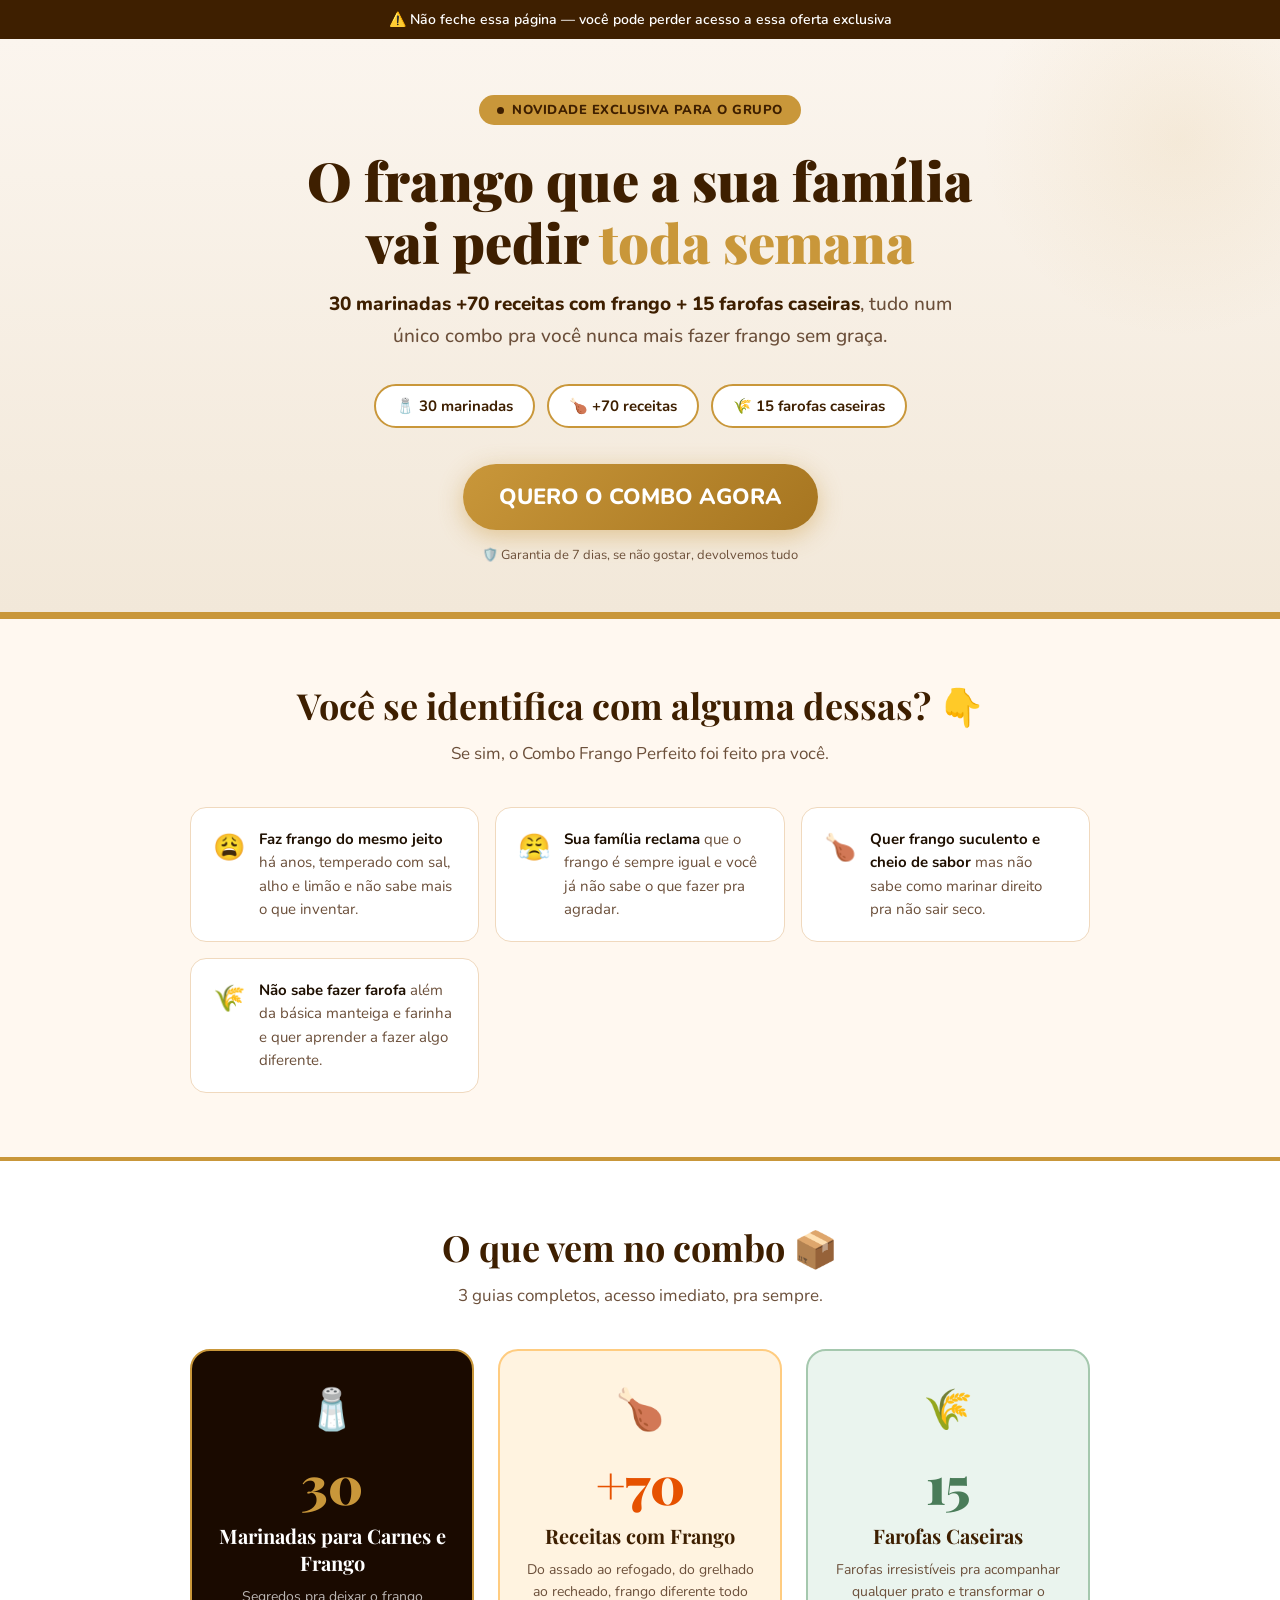
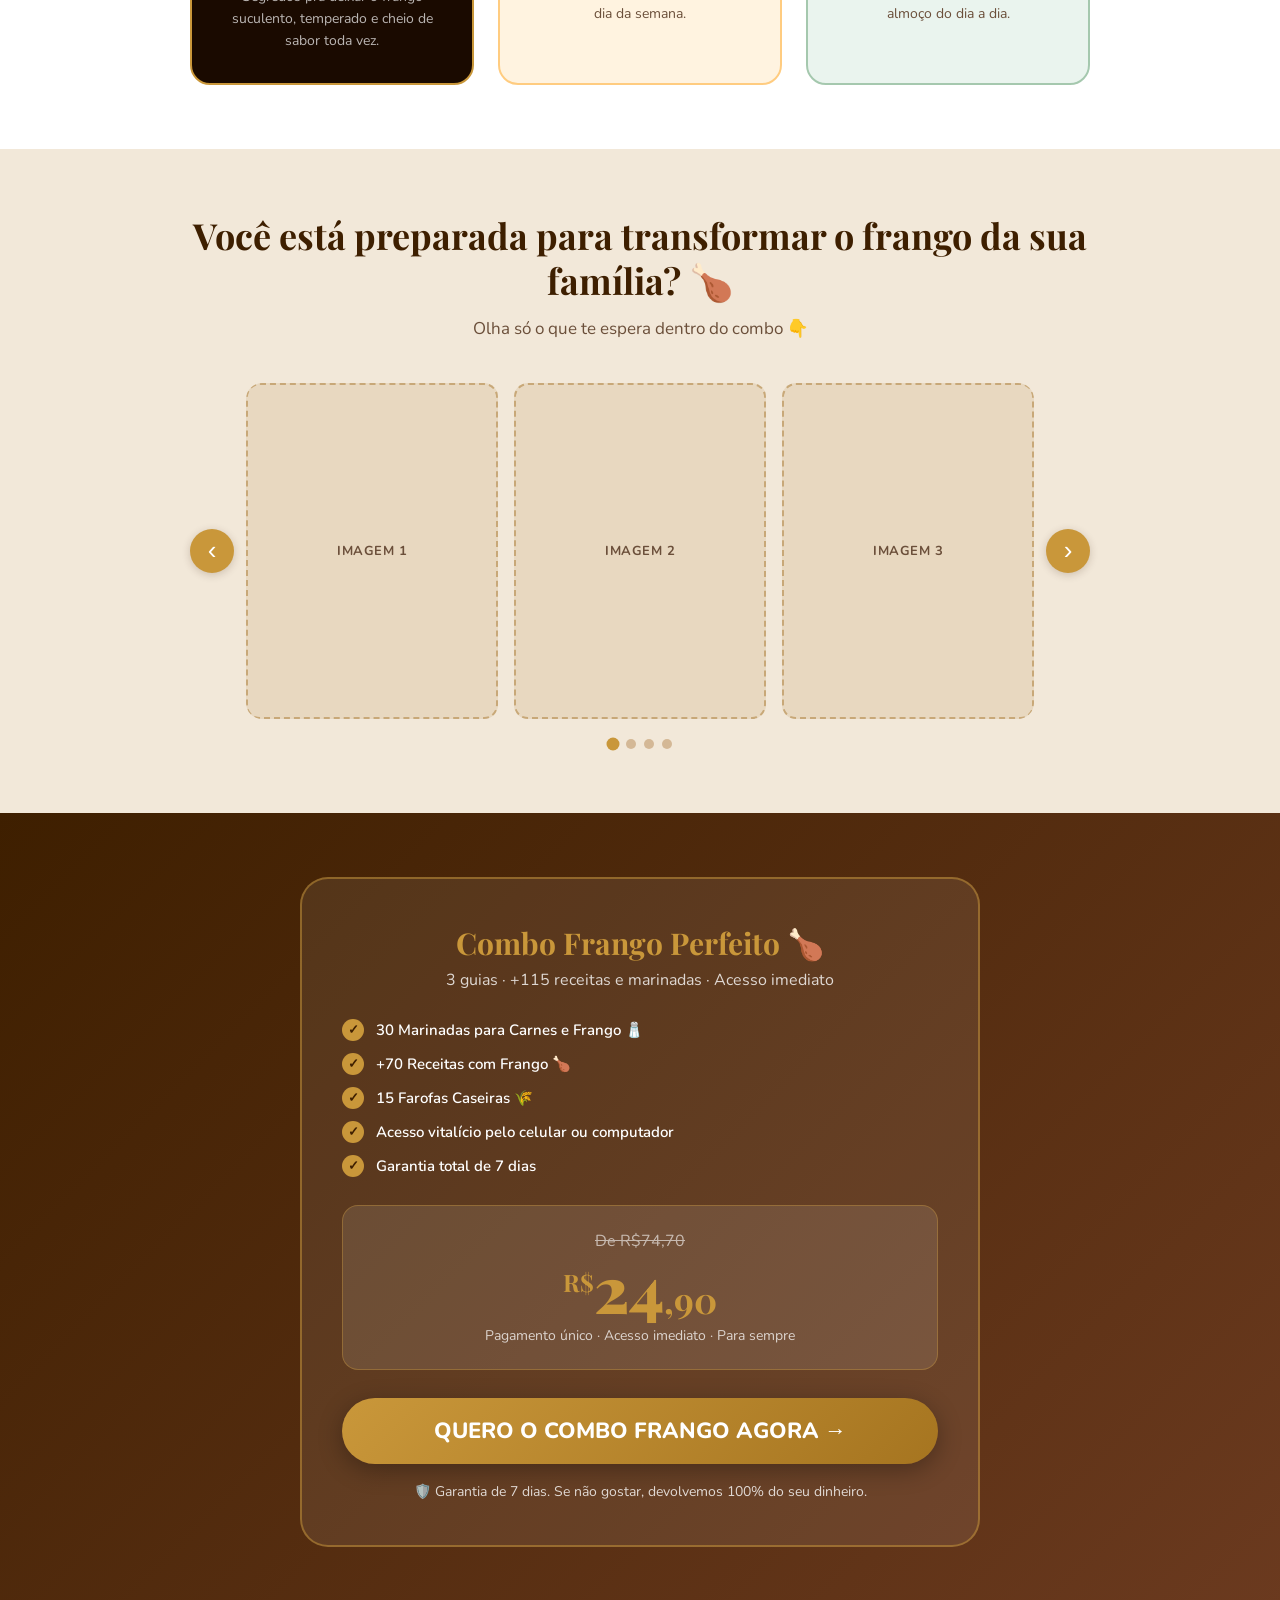
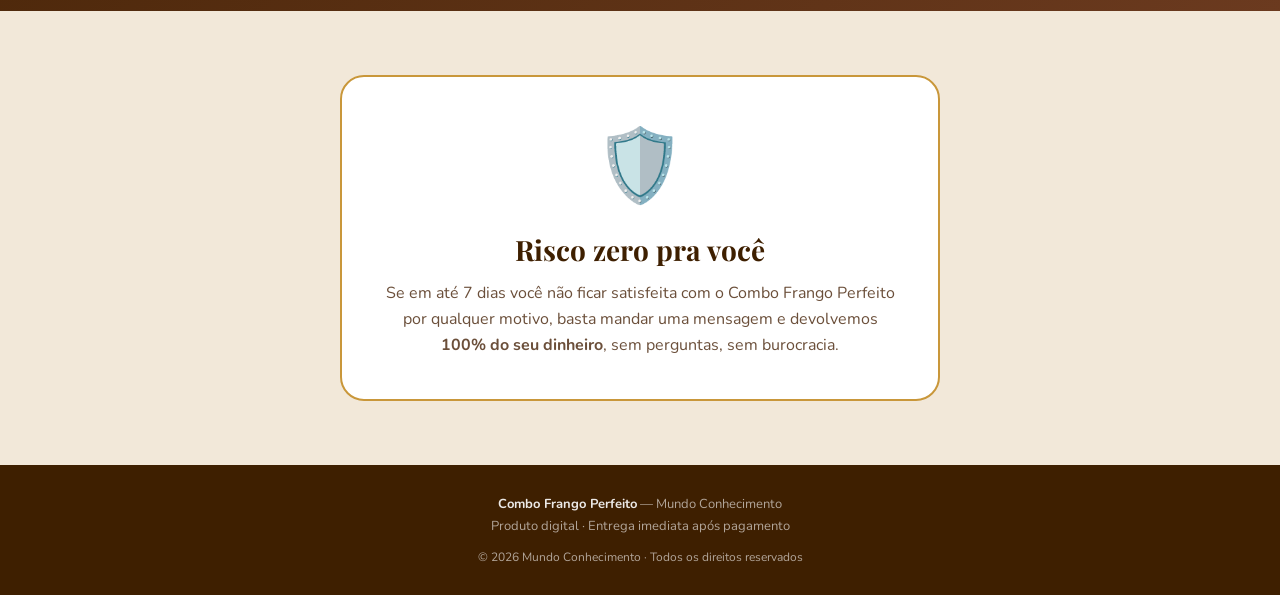
==== combo-frango.html @ 710d4de0 "frango" ====
<!DOCTYPE html>
<html lang="pt-BR">
<head>
<meta charset="UTF-8">
<meta name="viewport" content="width=device-width, initial-scale=1.0">
<title>Combo Frango Perfeito</title>
<link href="https://fonts.googleapis.com/css2?family=Playfair+Display:wght@700;900&family=Nunito:wght@400;500;600;700;800&display=swap" rel="stylesheet">
<style>
  *, *::before, *::after { box-sizing: border-box; margin: 0; padding: 0; }

  :root {
    --marrom: #3E1F00;
    --marrom-medio: #6B3A1F;
    --dourado: #C9973A;
    --dourado-claro: #FDF3E3;
    --creme: #FBF5EE;
    --creme-escuro: #F2E8D9;
    --laranja: #E65100;
    --laranja-claro: #FFF3E0;
    --vermelho: #B71C1C;
    --verde: #4A7C59;
    --verde-claro: #EAF4EE;
    --texto: #1E0F00;
    --texto-muted: #6B4F3A;
  }

  body {
    font-family: 'Nunito', sans-serif;
    color: var(--texto);
    background: var(--creme);
    overflow-x: hidden;
  }

  /* TOPBAR */
  .topbar {
    background: var(--marrom);
    color: white;
    text-align: center;
    padding: 10px 20px;
    font-size: 14px;
    font-weight: 600;
  }
  .topbar span {
    background: var(--dourado);
    color: var(--marrom);
    border-radius: 20px;
    padding: 2px 10px;
    font-weight: 800;
    margin: 0 4px;
  }

  /* HERO */
  .hero {
    background: linear-gradient(180deg, #FBF5EE 0%, #F2E8D9 100%);
    padding: 56px 24px 48px;
    text-align: center;
    position: relative;
    overflow: hidden;
    border-bottom: 3px solid var(--dourado);
  }
  .hero::before {
    content: '';
    position: absolute;
    top: -100px; right: -100px;
    width: 400px; height: 400px;
    background: radial-gradient(circle, rgba(201,151,58,0.1) 0%, transparent 70%);
    border-radius: 50%;
    pointer-events: none;
  }
  .badge-exclusivo {
    display: inline-flex;
    align-items: center;
    gap: 8px;
    background: var(--dourado);
    color: var(--marrom);
    border-radius: 30px;
    padding: 6px 18px;
    font-size: 13px;
    font-weight: 800;
    margin-bottom: 24px;
    letter-spacing: 0.5px;
    text-transform: uppercase;
  }
  .badge-exclusivo .dot {
    width: 7px; height: 7px;
    background: var(--marrom);
    border-radius: 50%;
    animation: pulse 1.5s ease-in-out infinite;
  }
  @keyframes pulse {
    0%, 100% { transform: scale(1); }
    50% { transform: scale(1.5); }
  }
  .hero h1 {
    font-family: 'Playfair Display', serif;
    font-size: clamp(30px, 5.5vw, 54px);
    font-weight: 900;
    color: var(--marrom);
    line-height: 1.15;
    margin-bottom: 16px;
  }
  .hero h1 em { font-style: normal; color: var(--dourado); }
  .hero-sub {
    font-size: clamp(15px, 2.2vw, 19px);
    color: var(--texto-muted);
    max-width: 640px;
    margin: 0 auto 32px;
    line-height: 1.65;
    font-weight: 500;
  }
  .hero-sub strong { color: var(--marrom); font-weight: 800; }

  .stats-row {
    display: flex;
    justify-content: center;
    gap: 12px;
    flex-wrap: wrap;
    margin-bottom: 36px;
  }
  .stat-pill {
    background: white;
    border: 2px solid var(--dourado);
    border-radius: 40px;
    padding: 10px 20px;
    font-weight: 700;
    font-size: 15px;
    display: flex;
    align-items: center;
    gap: 8px;
    color: var(--marrom);
  }

  .cta-btn {
    display: inline-block;
    background: linear-gradient(135deg, var(--dourado) 0%, #A67520 100%);
    color: white;
    font-family: 'Nunito', sans-serif;
    font-size: clamp(18px, 3vw, 22px);
    font-weight: 800;
    padding: 18px 36px;
    border-radius: 50px;
    text-decoration: none;
    border: none;
    box-shadow: 0 6px 24px rgba(201,151,58,0.45);
    transition: transform 0.2s, box-shadow 0.2s;
    position: relative;
    overflow: hidden;
    cursor: pointer;
    max-width: 100%;
  }
  .cta-btn::after {
    content: '';
    position: absolute;
    top: 0; left: -100%;
    width: 60%; height: 100%;
    background: linear-gradient(90deg, transparent, rgba(255,255,255,0.2), transparent);
    transform: skewX(-20deg);
    animation: shimmer 3s ease-in-out infinite;
  }
  @keyframes shimmer { 0% { left: -100%; } 100% { left: 200%; } }
  .cta-btn:hover { transform: translateY(-3px); box-shadow: 0 10px 32px rgba(201,151,58,0.55); }

  .preco-hero { margin-top: 18px; font-size: 15px; color: var(--texto-muted); }
  .preco-hero strong { font-size: 28px; color: var(--marrom); font-weight: 800; }
  .preco-hero s { opacity: 0.5; }
  .garantia-mini {
    display: flex; align-items: center; justify-content: center;
    gap: 6px; font-size: 13px; color: var(--texto-muted); margin-top: 10px;
  }

  /* SEÇÕES */
  section { padding: 64px 24px; }
  .container { max-width: 900px; margin: 0 auto; }
  .section-title {
    font-family: 'Playfair Display', serif;
    font-size: clamp(22px, 4vw, 36px);
    font-weight: 700;
    text-align: center;
    margin-bottom: 12px;
    color: var(--marrom);
    line-height: 1.25;
  }
  .section-sub {
    text-align: center;
    color: var(--texto-muted);
    font-size: 17px;
    max-width: 600px;
    margin: 0 auto 40px;
    line-height: 1.6;
  }

  /* DOR */
  .sec-dor {
    background: #FFF8F0;
    border-top: 4px solid var(--dourado);
    border-bottom: 4px solid var(--dourado);
  }
  .dor-grid {
    display: grid;
    grid-template-columns: repeat(auto-fit, minmax(240px, 1fr));
    gap: 16px;
  }
  .dor-card {
    background: white;
    border-radius: 16px;
    padding: 20px 22px;
    display: flex;
    align-items: flex-start;
    gap: 14px;
    border: 1.5px solid #F0D9BE;
  }
  .dor-icon { font-size: 26px; flex-shrink: 0; margin-top: 2px; }
  .dor-card p { font-size: 15px; color: var(--texto-muted); line-height: 1.55; }
  .dor-card p strong { color: var(--texto); font-weight: 700; }

  /* PRODUTOS */
  .sec-produtos { background: white; }
  .produtos-grid {
    display: grid;
    grid-template-columns: repeat(auto-fit, minmax(240px, 1fr));
    gap: 24px;
  }
  .produto-card {
    border-radius: 20px;
    padding: 32px 24px;
    text-align: center;
    border: 2px solid;
    transition: transform 0.2s;
  }
  .produto-card:hover { transform: translateY(-4px); }
  .produto-card.escuro { background: #1A0A00; border-color: var(--dourado); }
  .produto-card.laranja { background: var(--laranja-claro); border-color: #FFCC80; }
  .produto-card.verde { background: var(--verde-claro); border-color: #A5C8AE; }
  .produto-card .p-num {
    font-family: 'Playfair Display', serif;
    font-size: 52px; font-weight: 900;
    display: block; margin-bottom: 4px;
  }
  .produto-card.escuro .p-num { color: var(--dourado); }
  .produto-card.laranja .p-num { color: var(--laranja); }
  .produto-card.verde .p-num { color: var(--verde); }
  .produto-card h3 { font-family: 'Playfair Display', serif; font-size: 20px; font-weight: 700; margin-bottom: 10px; }
  .produto-card.escuro h3 { color: white; }
  .produto-card.laranja h3, .produto-card.verde h3 { color: var(--marrom); }
  .produto-card p { font-size: 14px; line-height: 1.55; }
  .produto-card.escuro p { color: rgba(255,255,255,0.7); }
  .produto-card.laranja p, .produto-card.verde p { color: var(--texto-muted); }
  .produto-card .p-icon { font-size: 40px; display: block; margin-bottom: 12px; }

  /* CARROSSEL */
  .sec-carrossel { background: var(--creme-escuro); padding: 64px 24px; }
  .carrossel-wrapper {
    display: flex;
    align-items: center;
    gap: 12px;
    position: relative;
    margin-top: 8px;
  }
  .carrossel-track-outer {
    overflow: hidden;
    flex: 1;
    border-radius: 16px;
  }
  .carrossel-track {
    display: flex;
    gap: 16px;
    transition: transform 0.4s ease;
    will-change: transform;
  }
  .carr-slide {
    flex: 0 0 calc((100% - 32px) / 3);
    border-radius: 14px;
    overflow: hidden;
    aspect-ratio: 3/4;
  }
  .carr-slide img { width: 100%; height: 100%; object-fit: cover; display: block; }
  .carr-placeholder {
    background: #E8D8C0;
    display: flex;
    align-items: center;
    justify-content: center;
    font-size: 13px;
    font-weight: 700;
    color: var(--texto-muted);
    letter-spacing: 0.5px;
    border: 2px dashed #C8A878;
  }
  .carr-btn {
    background: var(--dourado);
    color: white;
    border: none;
    border-radius: 50%;
    width: 44px; height: 44px;
    font-size: 26px;
    cursor: pointer;
    flex-shrink: 0;
    display: flex; align-items: center; justify-content: center;
    transition: background 0.2s, transform 0.2s;
    box-shadow: 0 2px 8px rgba(62,31,0,0.2);
  }
  .carr-btn:hover { background: #A67520; transform: scale(1.08); }
  .carr-dots {
    display: flex;
    justify-content: center;
    gap: 8px;
    margin-top: 20px;
  }
  .carr-dot {
    width: 10px; height: 10px;
    border-radius: 50%;
    background: #D4B896;
    cursor: pointer;
    transition: background 0.2s, transform 0.2s;
    border: none;
  }
  .carr-dot.ativo { background: var(--dourado); transform: scale(1.3); }
  @media (max-width: 600px) {
    .carr-slide { flex: 0 0 calc((100% - 16px) / 2); }
    .carr-btn { width: 36px; height: 36px; font-size: 20px; }
  }
  @media (max-width: 400px) {
    .carr-slide { flex: 0 0 100%; }
  }

  /* OFERTA */
  .sec-oferta {
    background: linear-gradient(135deg, var(--marrom) 0%, var(--marrom-medio) 100%);
    color: white;
  }
  .oferta-box {
    max-width: 680px;
    margin: 0 auto;
    background: rgba(255,255,255,0.08);
    border-radius: 28px;
    border: 2px solid rgba(201,151,58,0.5);
    padding: 44px 40px;
    text-align: center;
  }
  .oferta-box .titulo {
    font-family: 'Playfair Display', serif;
    font-size: clamp(22px, 4vw, 30px);
    font-weight: 700;
    margin-bottom: 6px;
    color: var(--dourado);
  }
  .oferta-box .subtitulo { font-size: 16px; opacity: 0.8; margin-bottom: 28px; }
  .inclui-lista {
    list-style: none;
    text-align: left;
    margin-bottom: 28px;
    display: grid;
    gap: 12px;
  }
  .inclui-lista li {
    display: flex;
    align-items: center;
    gap: 12px;
    font-size: 15px;
    font-weight: 600;
  }
  .inclui-lista li::before {
    content: '✓';
    background: var(--dourado);
    color: var(--marrom);
    width: 22px; height: 22px;
    border-radius: 50%;
    display: flex;
    align-items: center;
    justify-content: center;
    font-weight: 900;
    font-size: 13px;
    flex-shrink: 0;
  }
  .preco-box {
    background: rgba(255,255,255,0.1);
    border-radius: 16px;
    padding: 24px;
    margin-bottom: 28px;
    border: 1px solid rgba(201,151,58,0.4);
  }
  .preco-de { font-size: 16px; opacity: 0.6; text-decoration: line-through; margin-bottom: 4px; }
  .preco-por {
    font-family: 'Playfair Display', serif;
    font-size: clamp(48px, 10vw, 64px);
    font-weight: 900;
    line-height: 1;
    color: var(--dourado);
  }
  .preco-por span { font-size: 24px; vertical-align: super; font-weight: 700; }
  .preco-por .cents { font-size: 36px; vertical-align: baseline; }
  .preco-detalhe { font-size: 14px; opacity: 0.75; margin-top: 6px; }
  .cta-btn-gold {
    display: block;
    background: linear-gradient(135deg, var(--dourado) 0%, #A67520 100%);
    color: white;
    font-family: 'Nunito', sans-serif;
    font-size: clamp(17px, 3vw, 22px);
    font-weight: 800;
    padding: 18px 36px;
    border-radius: 50px;
    text-decoration: none;
    cursor: pointer;
    border: none;
    box-shadow: 0 6px 24px rgba(0,0,0,0.3);
    transition: transform 0.2s, box-shadow 0.2s;
    width: 100%;
  }
  .cta-btn-gold:hover { transform: translateY(-3px); box-shadow: 0 10px 32px rgba(0,0,0,0.4); }
  .garantia-box {
    margin-top: 18px;
    display: flex; align-items: center; justify-content: center;
    gap: 8px; font-size: 14px; opacity: 0.8;
    flex-wrap: wrap; text-align: center;
  }

  /* GARANTIA */
  .sec-garantia { background: var(--creme-escuro); }
  .garantia-inner {
    max-width: 600px;
    margin: 0 auto;
    background: white;
    border-radius: 24px;
    padding: 40px;
    text-align: center;
    border: 2px solid var(--dourado);
  }
  .garantia-inner .g-big { font-size: 72px; margin-bottom: 16px; display: block; }
  .garantia-inner h3 {
    font-family: 'Playfair Display', serif;
    font-size: 28px; font-weight: 700;
    color: var(--marrom); margin-bottom: 12px;
  }
  .garantia-inner p { font-size: 16px; color: var(--texto-muted); line-height: 1.65; }

  /* FOOTER */
  footer {
    background: var(--marrom);
    color: rgba(255,255,255,0.6);
    text-align: center;
    padding: 28px 24px;
    font-size: 13px;
    line-height: 1.7;
  }
  footer strong { color: rgba(255,255,255,0.9); }

  /* RESPONSIVE */
  @media (max-width: 600px) {
    section { padding: 48px 16px; }
    .oferta-box { padding: 28px 20px; }
    .preco-por { font-size: 48px; }
    .garantia-inner { padding: 28px 20px; }
    .stat-pill { font-size: 13px; padding: 8px 14px; }
  }
</style>
</head>
<body>

<!-- TOPBAR -->
<div class="topbar">
  ⚠️ Não feche essa página — você pode perder acesso a essa oferta exclusiva
</div>

<!-- HERO -->
<section class="hero">
  <div class="badge-exclusivo">
    <span class="dot"></span>
    Novidade exclusiva para o grupo
  </div>

  <h1>
    O frango que a sua família<br>
    vai pedir <em>toda semana</em>
  </h1>

  <p class="hero-sub">
    <strong>30 marinadas +70 receitas com frango + 15 farofas caseiras</strong>, tudo num único combo pra você nunca mais fazer frango sem graça.
  </p>

  <!-- IMAGEM DO COMBO AQUI — substitua este comentário por:
  <div style="max-width:680px;width:100%;margin:0 auto 36px;display:block;">
    <img src="sua-imagem.jpg" alt="Combo Frango Perfeito" style="width:100%;border-radius:20px;box-shadow:0 12px 48px rgba(62,31,0,0.18);">
  </div>
  -->

  <div class="stats-row">
    <div class="stat-pill">🧂 30 marinadas</div>
    <div class="stat-pill">🍗 +70 receitas</div>
    <div class="stat-pill">🌾 15 farofas caseiras</div>
  </div>

  <a href="#oferta" class="cta-btn">
    QUERO O COMBO AGORA
  </a>

  <div class="garantia-mini">
    🛡️ Garantia de 7 dias, se não gostar, devolvemos tudo
  </div>
</section>

<!-- DOR -->
<section class="sec-dor">
  <div class="container">
    <h2 class="section-title">Você se identifica com alguma dessas? 👇</h2>
    <p class="section-sub">Se sim, o Combo Frango Perfeito foi feito pra você.</p>
    <div class="dor-grid">
      <div class="dor-card">
        <span class="dor-icon">😩</span>
        <p><strong>Faz frango do mesmo jeito</strong> há anos, temperado com sal, alho e limão e não sabe mais o que inventar.</p>
      </div>
      <div class="dor-card">
        <span class="dor-icon">😤</span>
        <p><strong>Sua família reclama</strong> que o frango é sempre igual e você já não sabe o que fazer pra agradar.</p>
      </div>
      <div class="dor-card">
        <span class="dor-icon">🍗</span>
        <p><strong>Quer frango suculento e cheio de sabor</strong> mas não sabe como marinar direito pra não sair seco.</p>
      </div>
      <div class="dor-card">
        <span class="dor-icon">🌾</span>
        <p><strong>Não sabe fazer farofa</strong> além da básica manteiga e farinha e quer aprender a fazer algo diferente.</p>
      </div>
    </div>
  </div>
</section>

<!-- PRODUTOS -->
<section class="sec-produtos">
  <div class="container">
    <h2 class="section-title">O que vem no combo 📦</h2>
    <p class="section-sub">3 guias completos, acesso imediato, pra sempre.</p>
    <div class="produtos-grid">
      <div class="produto-card escuro">
        <span class="p-icon">🧂</span>
        <span class="p-num">30</span>
        <h3>Marinadas para Carnes e Frango</h3>
        <p>Segredos pra deixar o frango suculento, temperado e cheio de sabor toda vez.</p>
      </div>
      <div class="produto-card laranja">
        <span class="p-icon">🍗</span>
        <span class="p-num">+70</span>
        <h3>Receitas com Frango</h3>
        <p>Do assado ao refogado, do grelhado ao recheado, frango diferente todo dia da semana.</p>
      </div>
      <div class="produto-card verde">
        <span class="p-icon">🌾</span>
        <span class="p-num">15</span>
        <h3>Farofas Caseiras</h3>
        <p>Farofas irresistíveis pra acompanhar qualquer prato e transformar o almoço do dia a dia.</p>
      </div>
    </div>
  </div>
</section>

<!-- CARROSSEL -->
<section class="sec-carrossel">
  <div class="container">
    <h2 class="section-title">Você está preparada para transformar o frango da sua família? 🍗</h2>
    <p class="section-sub">Olha só o que te espera dentro do combo 👇</p>
    <div class="carrossel-wrapper">
      <button class="carr-btn" onclick="moverCarrossel(-1)" aria-label="Anterior">&#8249;</button>
      <div class="carrossel-track-outer">
        <div class="carrossel-track" id="carrosselTrack">
          <!-- SUBSTITUA OS ELEMENTOS .carr-placeholder pelas suas imagens:
               <div class="carr-slide"><img src="imagem1.jpg" alt="Receita 1"></div>
          -->
          <div class="carr-slide carr-placeholder">IMAGEM 1</div>
          <div class="carr-slide carr-placeholder">IMAGEM 2</div>
          <div class="carr-slide carr-placeholder">IMAGEM 3</div>
          <div class="carr-slide carr-placeholder">IMAGEM 4</div>
          <div class="carr-slide carr-placeholder">IMAGEM 5</div>
          <div class="carr-slide carr-placeholder">IMAGEM 6</div>
        </div>
      </div>
      <button class="carr-btn" onclick="moverCarrossel(1)" aria-label="Próximo">&#8250;</button>
    </div>
    <div class="carr-dots" id="carrDots"></div>
  </div>
</section>

<!-- OFERTA -->
<section class="sec-oferta" id="oferta">
  <div class="container">
    <div class="oferta-box">
      <div class="titulo">Combo Frango Perfeito 🍗</div>
      <div class="subtitulo">3 guias · +115 receitas e marinadas · Acesso imediato</div>

      <ul class="inclui-lista">
        <li>30 Marinadas para Carnes e Frango 🧂</li>
        <li>+70 Receitas com Frango 🍗</li>
        <li>15 Farofas Caseiras 🌾</li>
        <li>Acesso vitalício pelo celular ou computador</li>
        <li>Garantia total de 7 dias</li>
      </ul>

      <div class="preco-box">
        <div class="preco-de">De R$74,70</div>
        <div class="preco-por">
          <span>R$</span>24<span class="cents">,90</span>
        </div>
        <div class="preco-detalhe">Pagamento único · Acesso imediato · Para sempre</div>
      </div>

      <a href="#" class="cta-btn-gold">
        QUERO O COMBO FRANGO AGORA →
      </a>

      <div class="garantia-box">
        🛡️ Garantia de 7 dias. Se não gostar, devolvemos 100% do seu dinheiro.
      </div>
    </div>
  </div>
</section>

<!-- GARANTIA -->
<section class="sec-garantia">
  <div class="container">
    <div class="garantia-inner">
      <span class="g-big">🛡️</span>
      <h3>Risco zero pra você</h3>
      <p>
        Se em até 7 dias você não ficar satisfeita com o Combo Frango Perfeito por qualquer motivo, basta mandar uma mensagem e devolvemos <strong>100% do seu dinheiro</strong>, sem perguntas, sem burocracia.
      </p>
    </div>
  </div>
</section>

<!-- FOOTER -->
<footer>
  <p><strong>Combo Frango Perfeito</strong> — Mundo Conhecimento</p>
  <p>Produto digital · Entrega imediata após pagamento</p>
  <p style="margin-top:10px; font-size:12px;">© 2026 Mundo Conhecimento · Todos os direitos reservados</p>
</footer>

<script>
  (function() {
    var track = document.getElementById('carrosselTrack');
    var dotsContainer = document.getElementById('carrDots');
    var slides = track ? track.querySelectorAll('.carr-slide') : [];
    var total = slides.length;
    var atual = 0;
    var visiveis = 3;

    function getVisiveis() {
      var w = window.innerWidth;
      if (w <= 400) return 1;
      if (w <= 600) return 2;
      return 3;
    }

    function calcularLargura() {
      visiveis = getVisiveis();
      var outer = track.parentElement;
      var gap = 16;
      var largura = (outer.offsetWidth - gap * (visiveis - 1)) / visiveis;
      slides.forEach(function(s) { s.style.width = largura + 'px'; s.style.minWidth = largura + 'px'; });
      return largura;
    }

    function maxIndex() { return Math.max(0, total - visiveis); }

    function moverPara(index) {
      var largura = calcularLargura();
      var gap = 16;
      atual = Math.min(Math.max(index, 0), maxIndex());
      track.style.transform = 'translateX(-' + (atual * (largura + gap)) + 'px)';
      atualizarDots();
    }

    function atualizarDots() {
      var dots = dotsContainer.querySelectorAll('.carr-dot');
      dots.forEach(function(d, i) { d.classList.toggle('ativo', i === atual); });
    }

    function criarDots() {
      dotsContainer.innerHTML = '';
      var max = maxIndex();
      for (var i = 0; i <= max; i++) {
        var btn = document.createElement('button');
        btn.className = 'carr-dot' + (i === 0 ? ' ativo' : '');
        btn.setAttribute('aria-label', 'Slide ' + (i + 1));
        (function(idx) { btn.addEventListener('click', function() { moverPara(idx); }); })(i);
        dotsContainer.appendChild(btn);
      }
    }

    window.moverCarrossel = function(dir) { moverPara(atual + dir); };

    window.addEventListener('resize', function() { calcularLargura(); criarDots(); moverPara(0); });

    if (track && total > 0) { calcularLargura(); criarDots(); moverPara(0); }
  })();
</script>

</body>
</html>
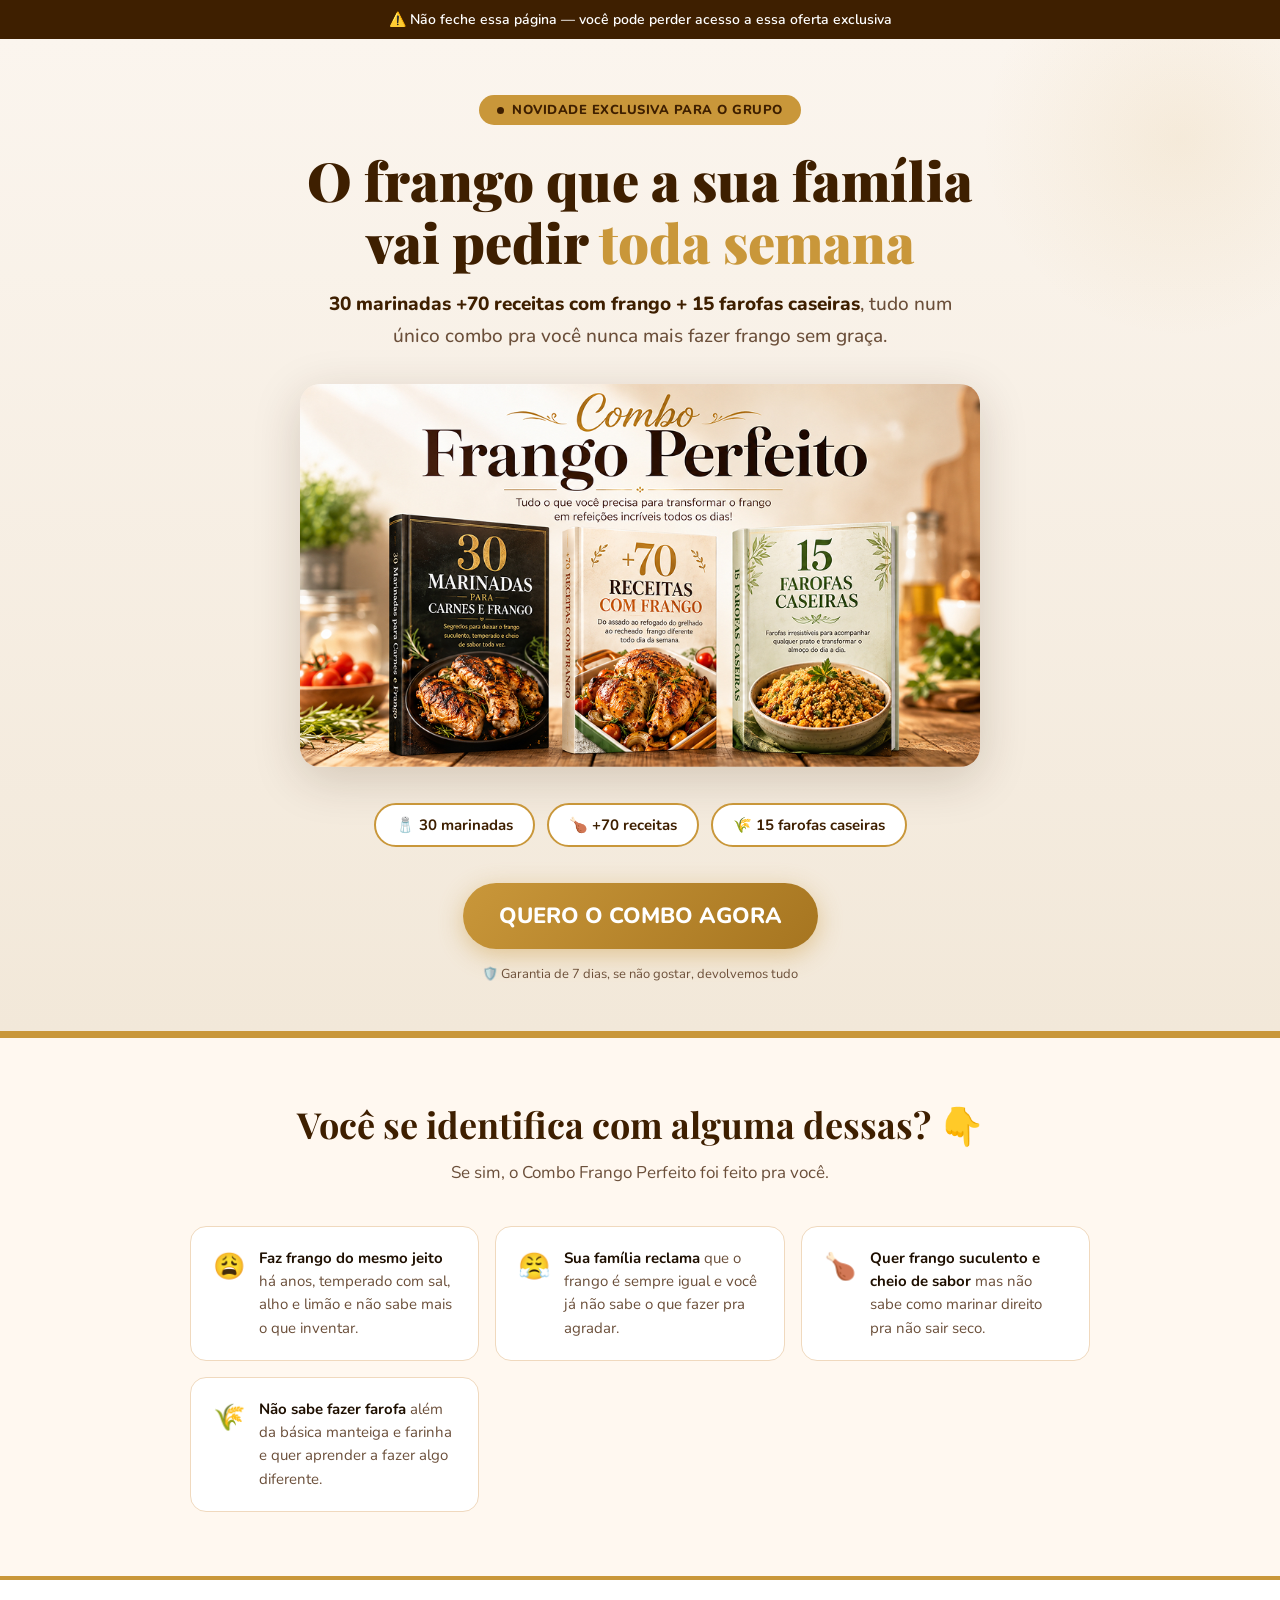
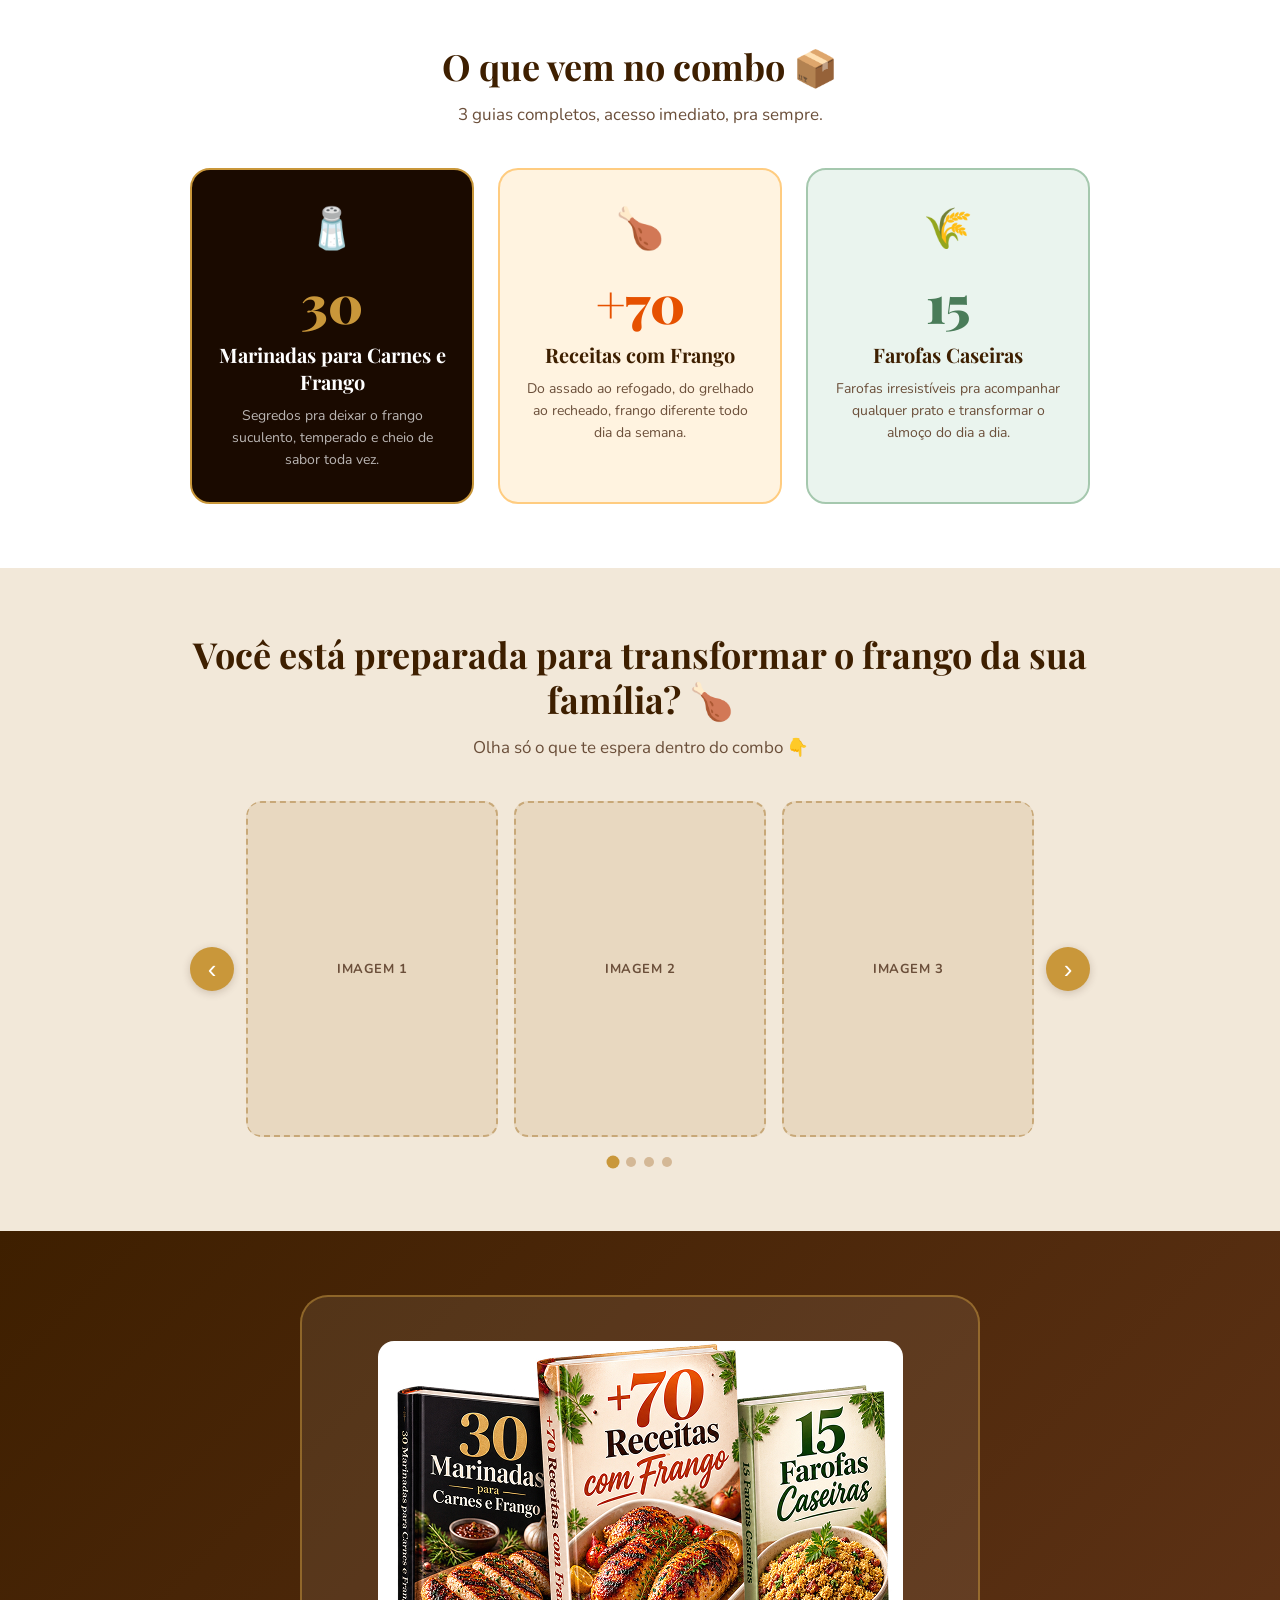
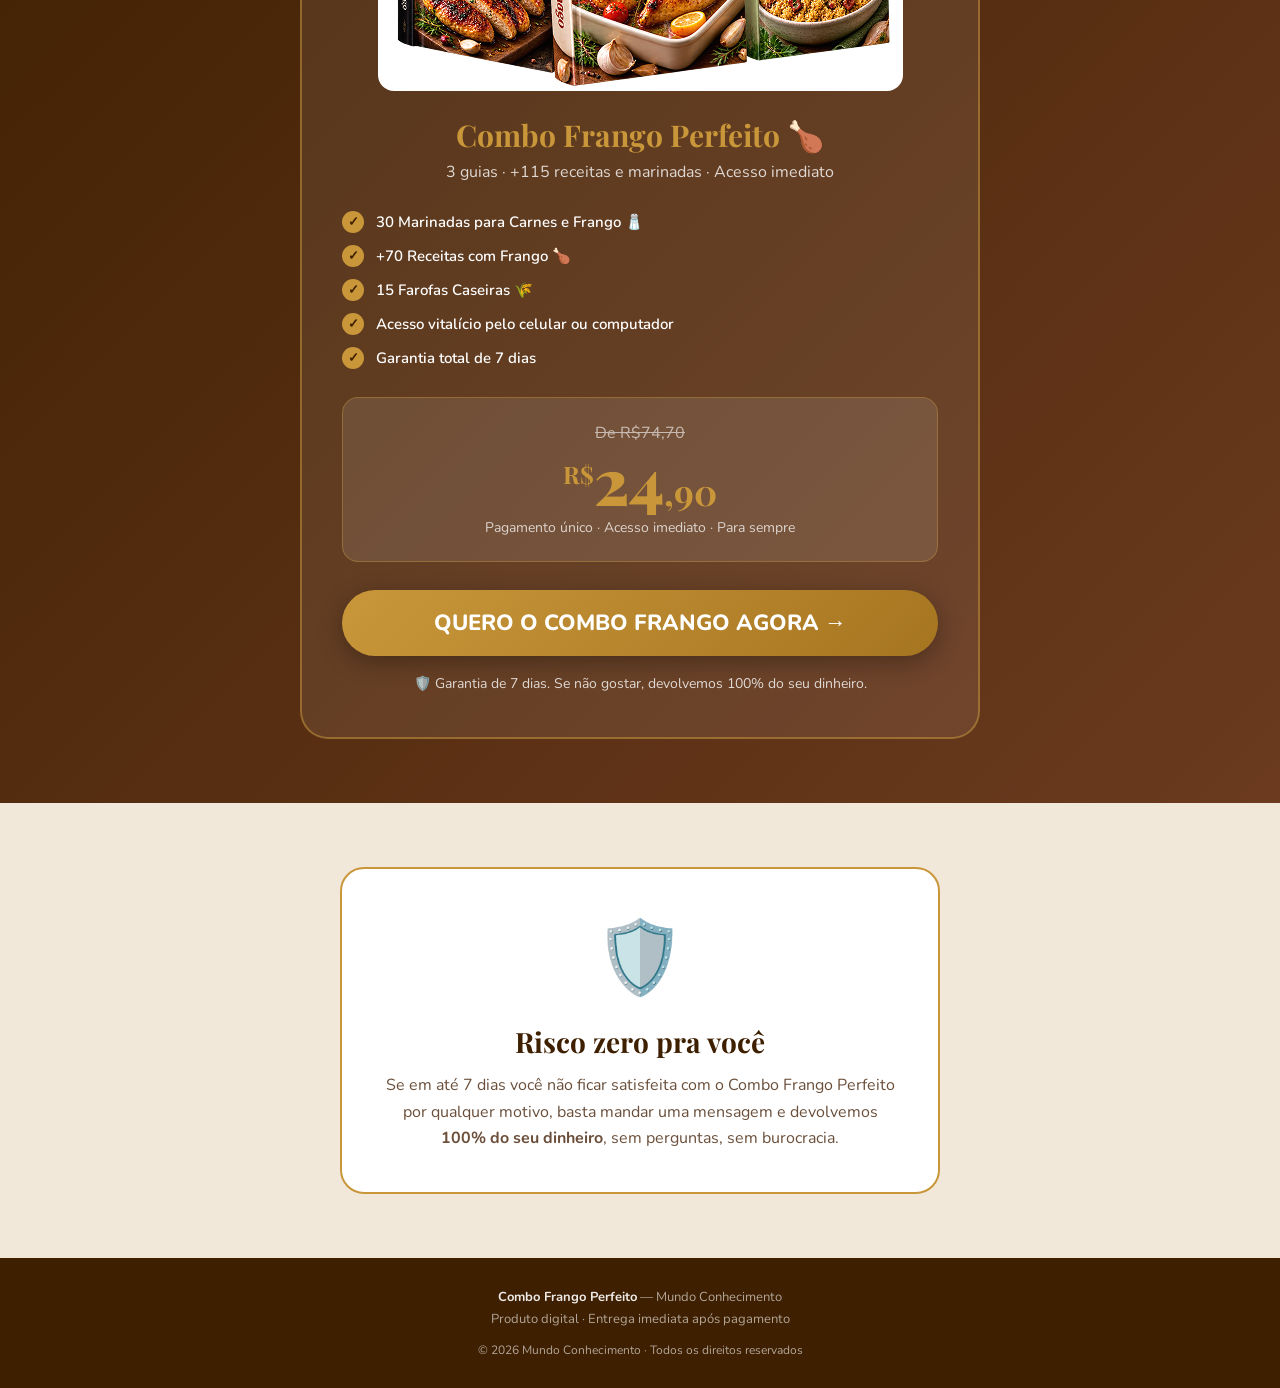
==== commit 38b6e891: "fotosfrango" ====
--- a/combo-frango.html
+++ b/combo-frango.html
@@ -109,6 +109,9 @@
     font-weight: 500;
   }
   .hero-sub strong { color: var(--marrom); font-weight: 800; }
+
+  .hero-img-placeholder { max-width: 680px; width: 100%; margin: 0 auto 36px; display: block; }
+  .hero-img-placeholder img { width: 100%; border-radius: 20px; box-shadow: 0 12px 48px rgba(62,31,0,0.18); display: block; }
 
   .stats-row {
     display: flex;
@@ -344,6 +347,7 @@
     color: var(--dourado);
   }
   .oferta-box .subtitulo { font-size: 16px; opacity: 0.8; margin-bottom: 28px; }
+  .oferta-img { max-width: 100%; height: auto; display: block; margin: 0 auto 24px; border-radius: 16px; }
   .inclui-lista {
     list-style: none;
     text-align: left;
@@ -476,11 +480,9 @@
     <strong>30 marinadas +70 receitas com frango + 15 farofas caseiras</strong>, tudo num único combo pra você nunca mais fazer frango sem graça.
   </p>
 
-  <!-- IMAGEM DO COMBO AQUI — substitua este comentário por:
-  <div style="max-width:680px;width:100%;margin:0 auto 36px;display:block;">
-    <img src="sua-imagem.jpg" alt="Combo Frango Perfeito" style="width:100%;border-radius:20px;box-shadow:0 12px 48px rgba(62,31,0,0.18);">
-  </div>
-  -->
+  <div class="hero-img-placeholder">
+    <img src="assets/hero-frango.jpg" alt="Combo Frango Perfeito">
+  </div>
 
   <div class="stats-row">
     <div class="stat-pill">🧂 30 marinadas</div>
@@ -581,6 +583,8 @@
 <section class="sec-oferta" id="oferta">
   <div class="container">
     <div class="oferta-box">
+      <img src="assets/price-frango.jpg" alt="Combo Frango Perfeito" class="oferta-img">
+
       <div class="titulo">Combo Frango Perfeito 🍗</div>
       <div class="subtitulo">3 guias · +115 receitas e marinadas · Acesso imediato</div>
 
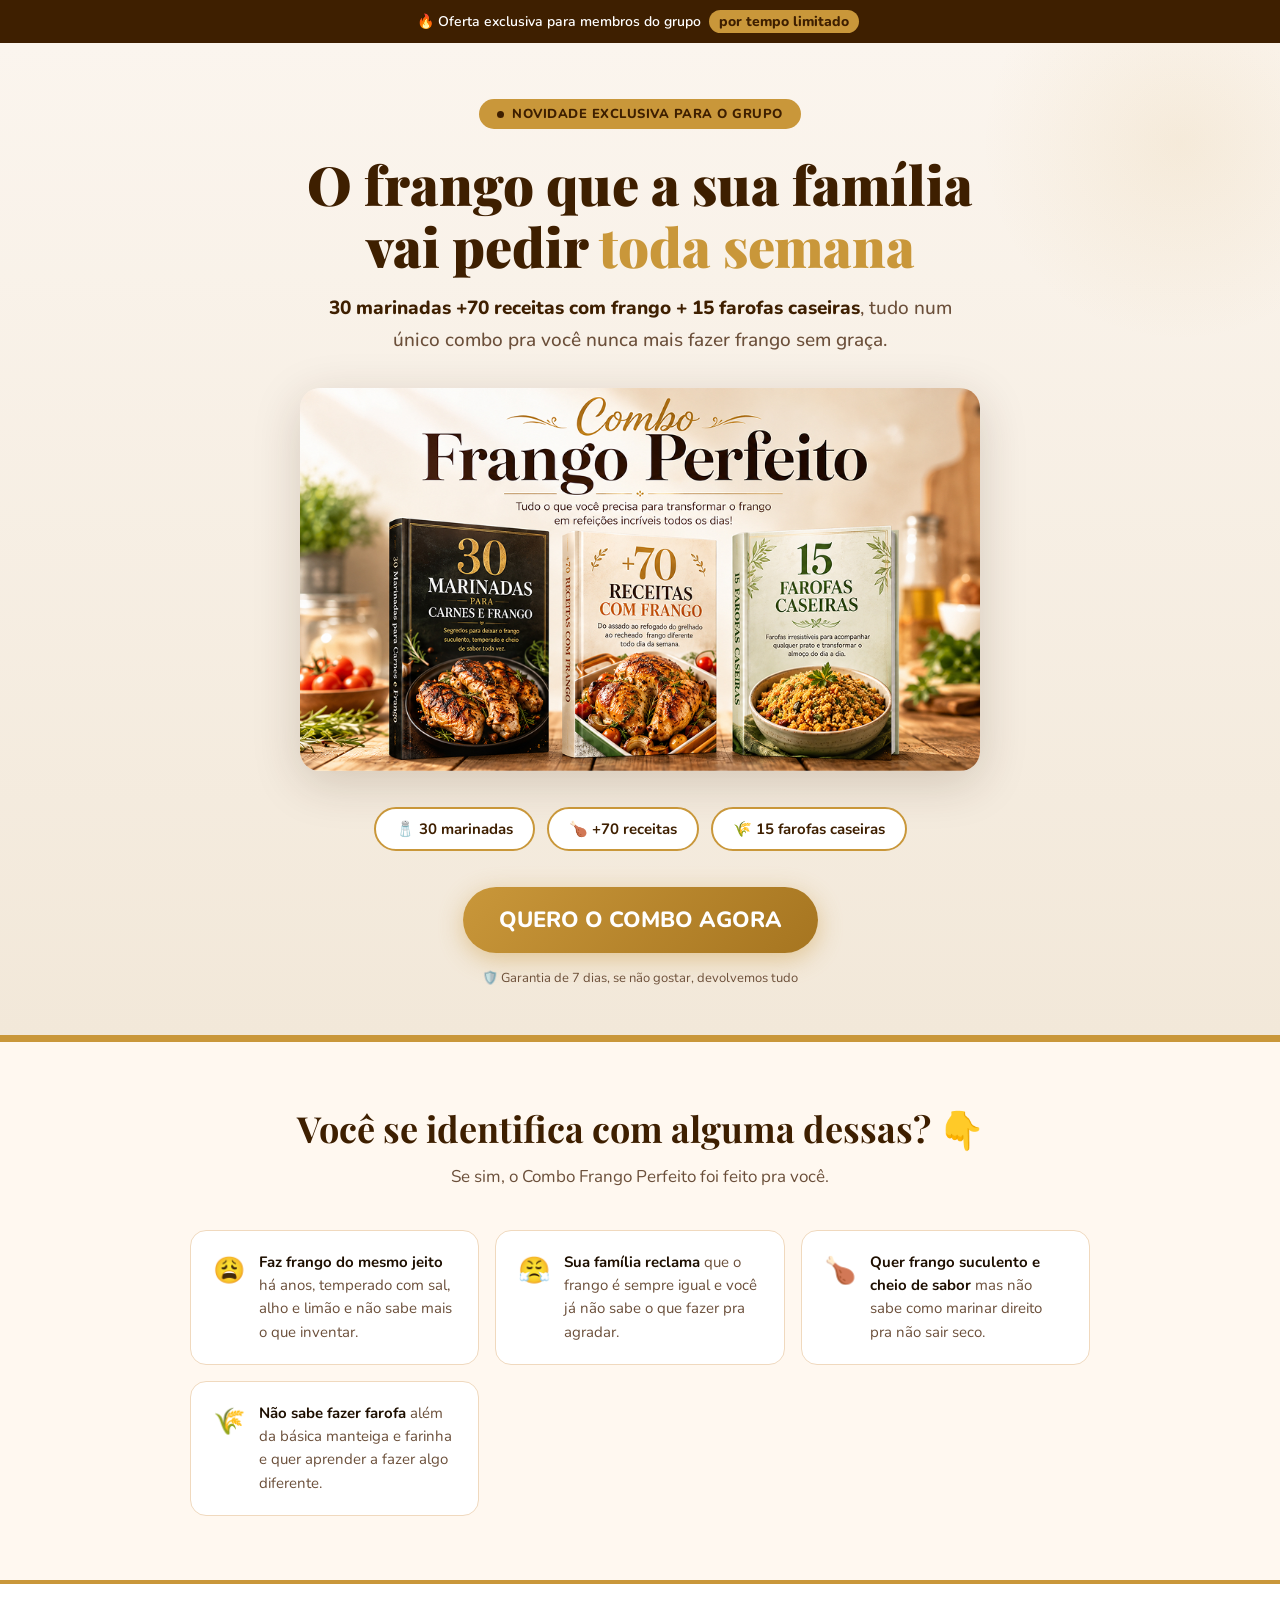
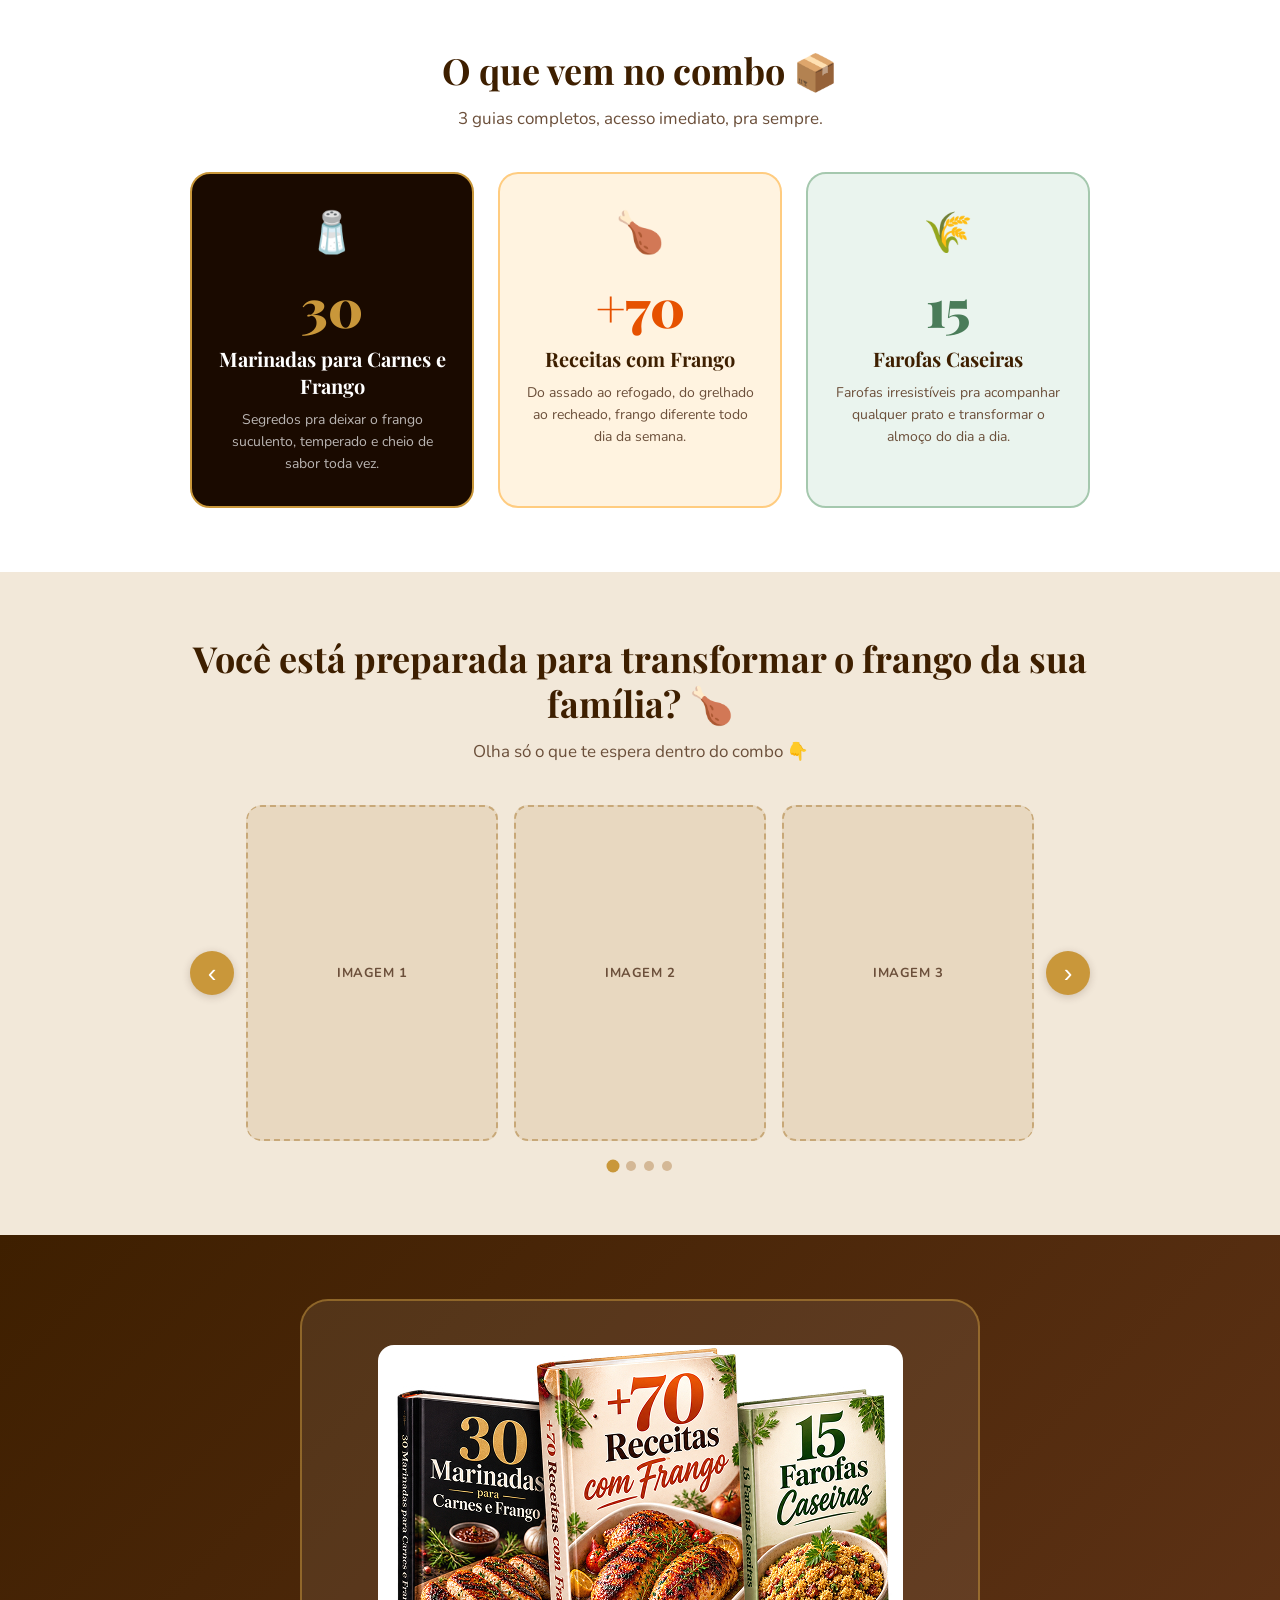
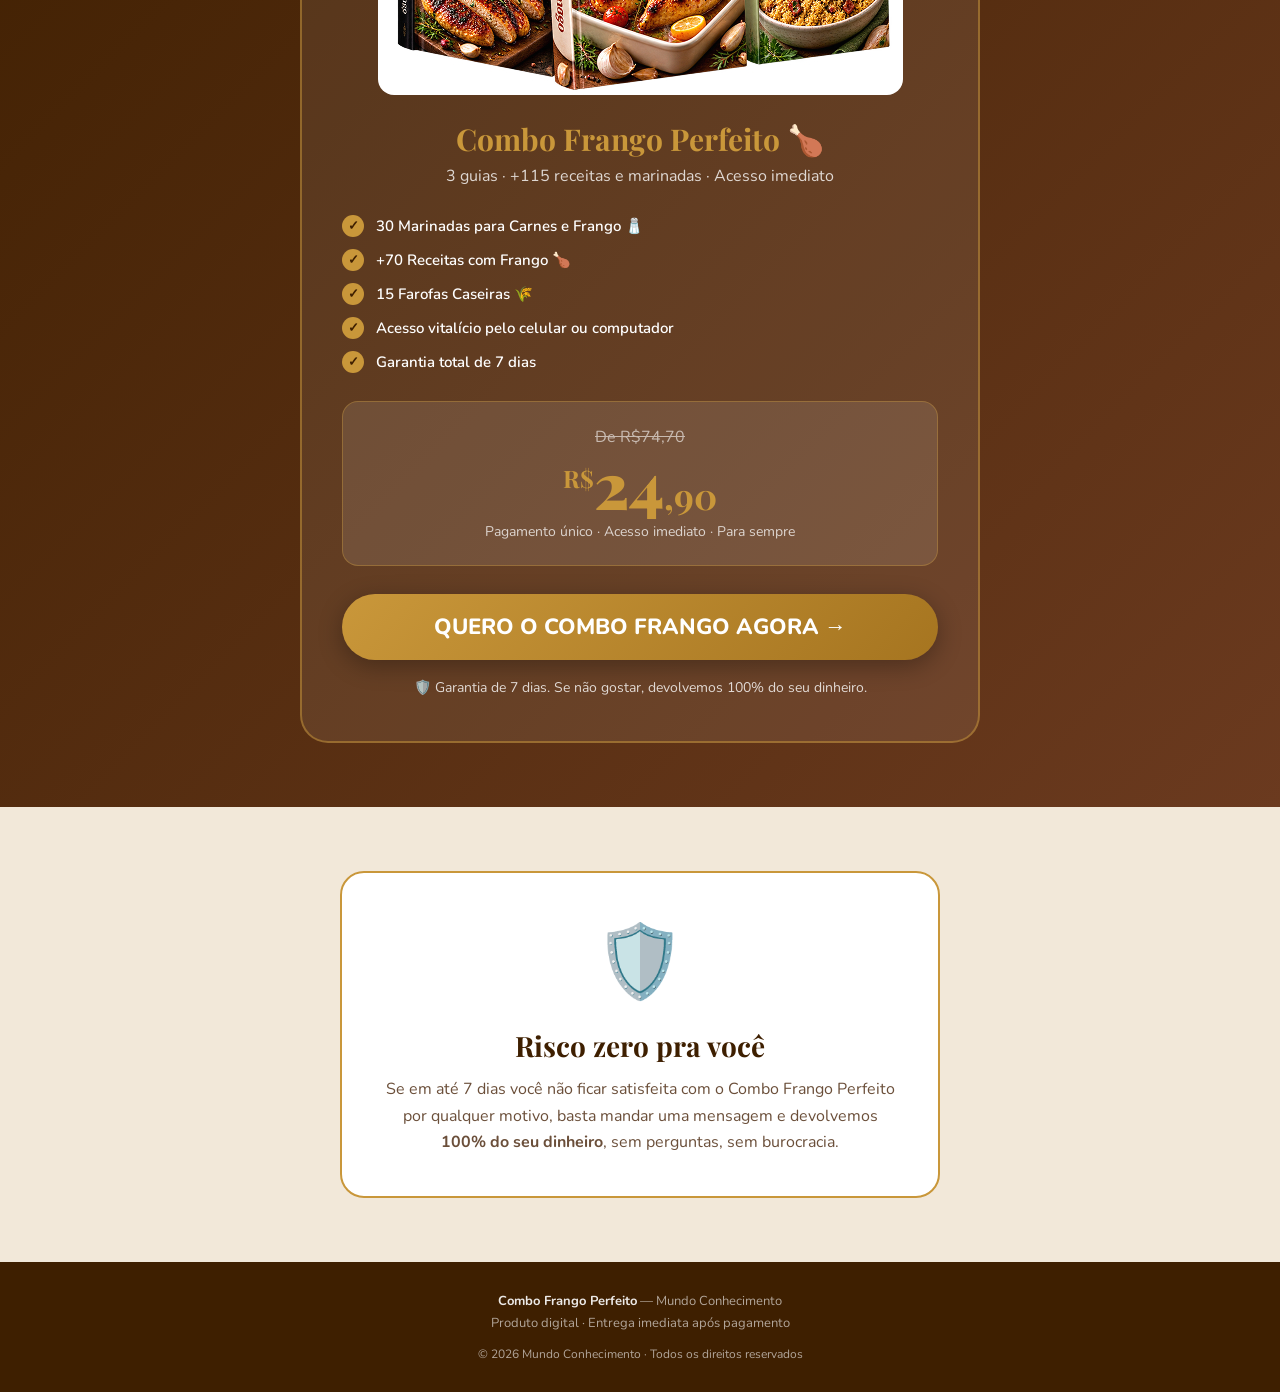
==== commit e1daad1f: "frangao" ====
--- a/combo-frango.html
+++ b/combo-frango.html
@@ -47,6 +47,8 @@
     padding: 2px 10px;
     font-weight: 800;
     margin: 0 4px;
+    white-space: nowrap;
+    display: inline-block;
   }
 
   /* HERO */
@@ -461,7 +463,7 @@
 
 <!-- TOPBAR -->
 <div class="topbar">
-  ⚠️ Não feche essa página — você pode perder acesso a essa oferta exclusiva
+  🔥 Oferta exclusiva para membros do grupo <span>por tempo limitado</span>
 </div>
 
 <!-- HERO -->
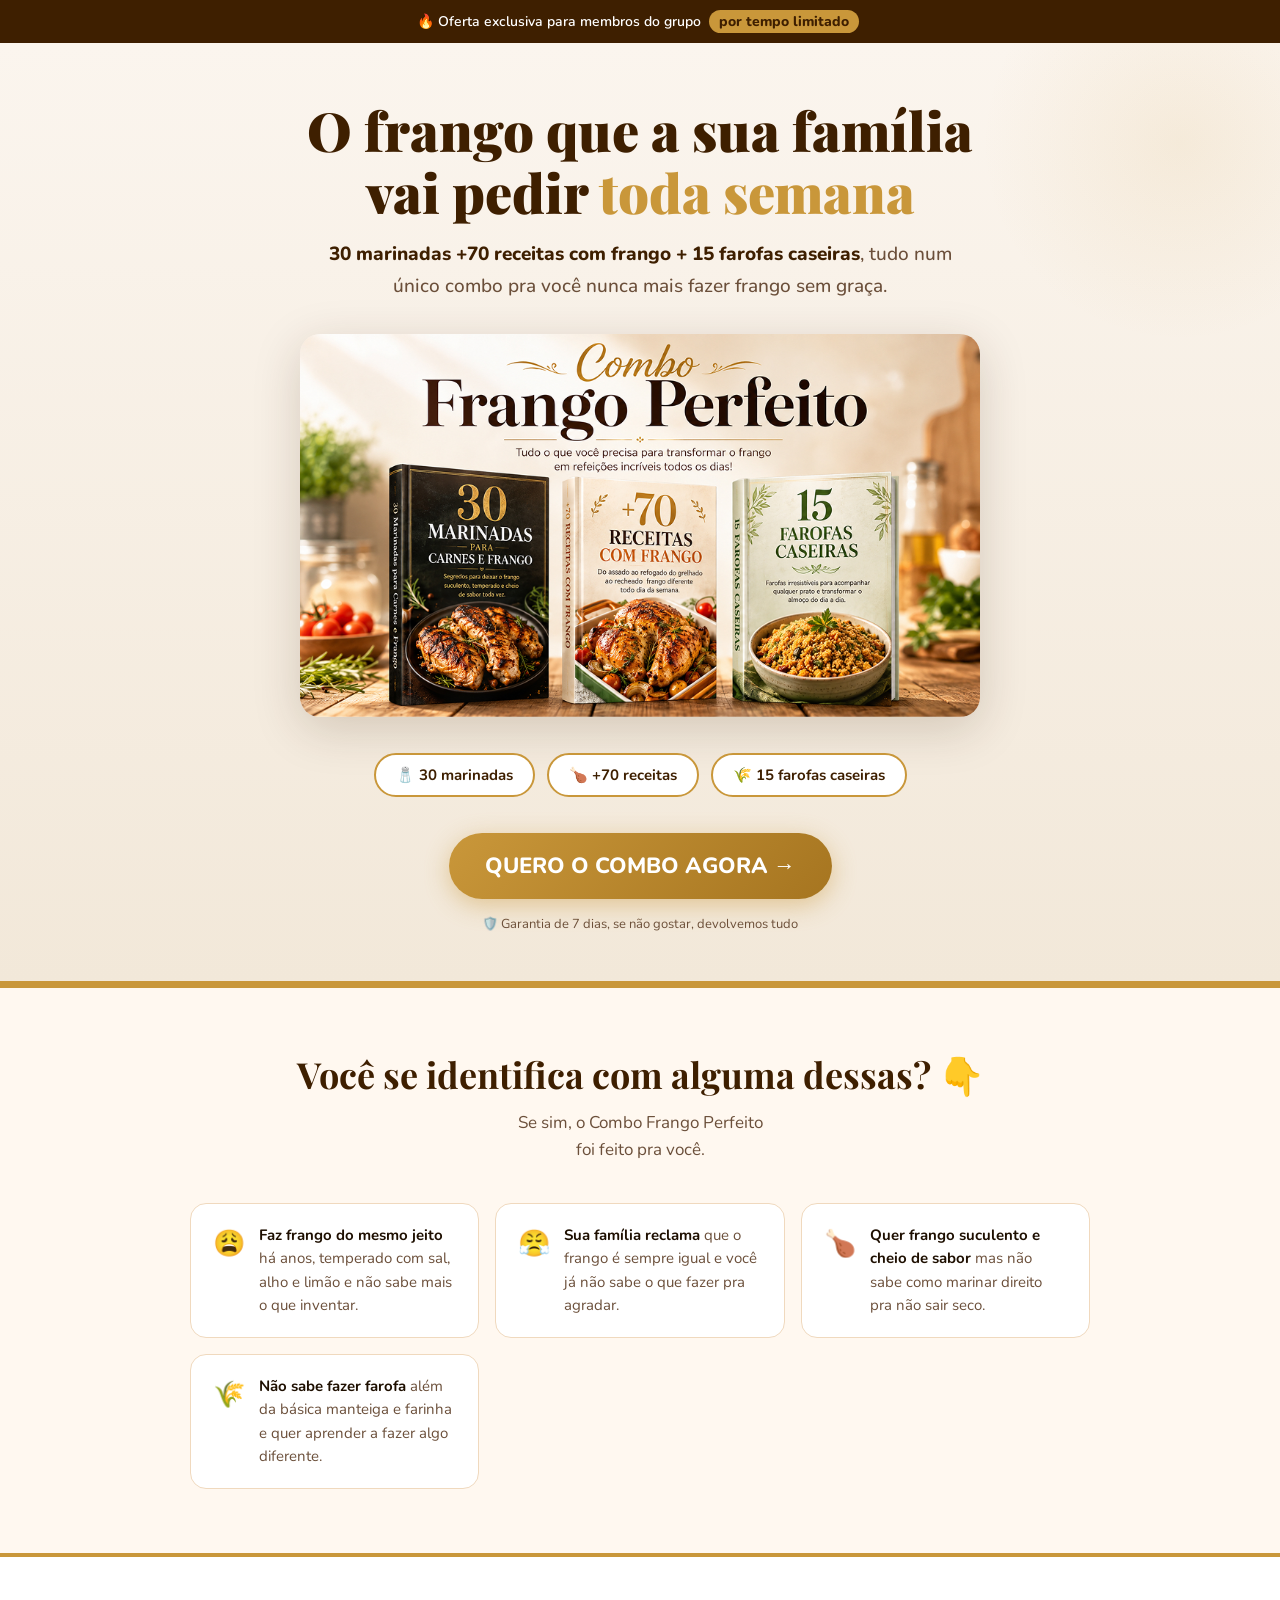
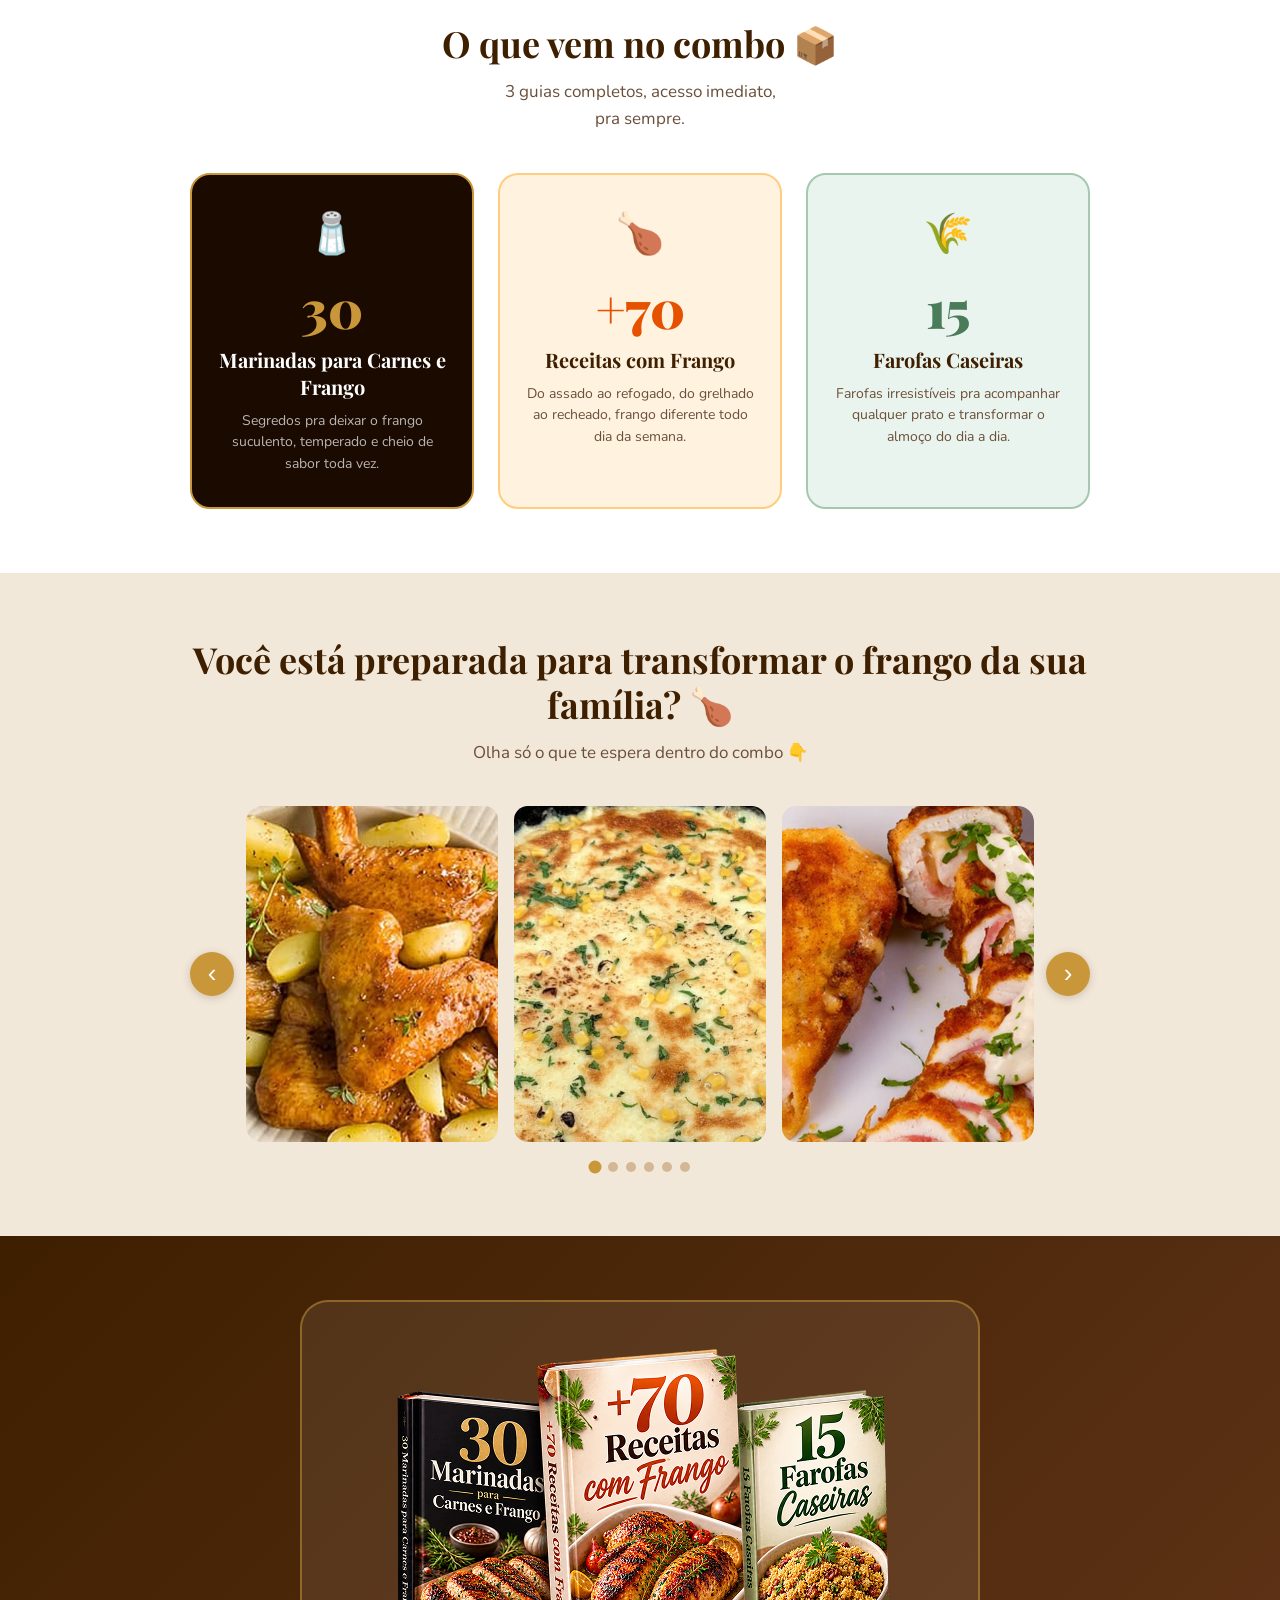
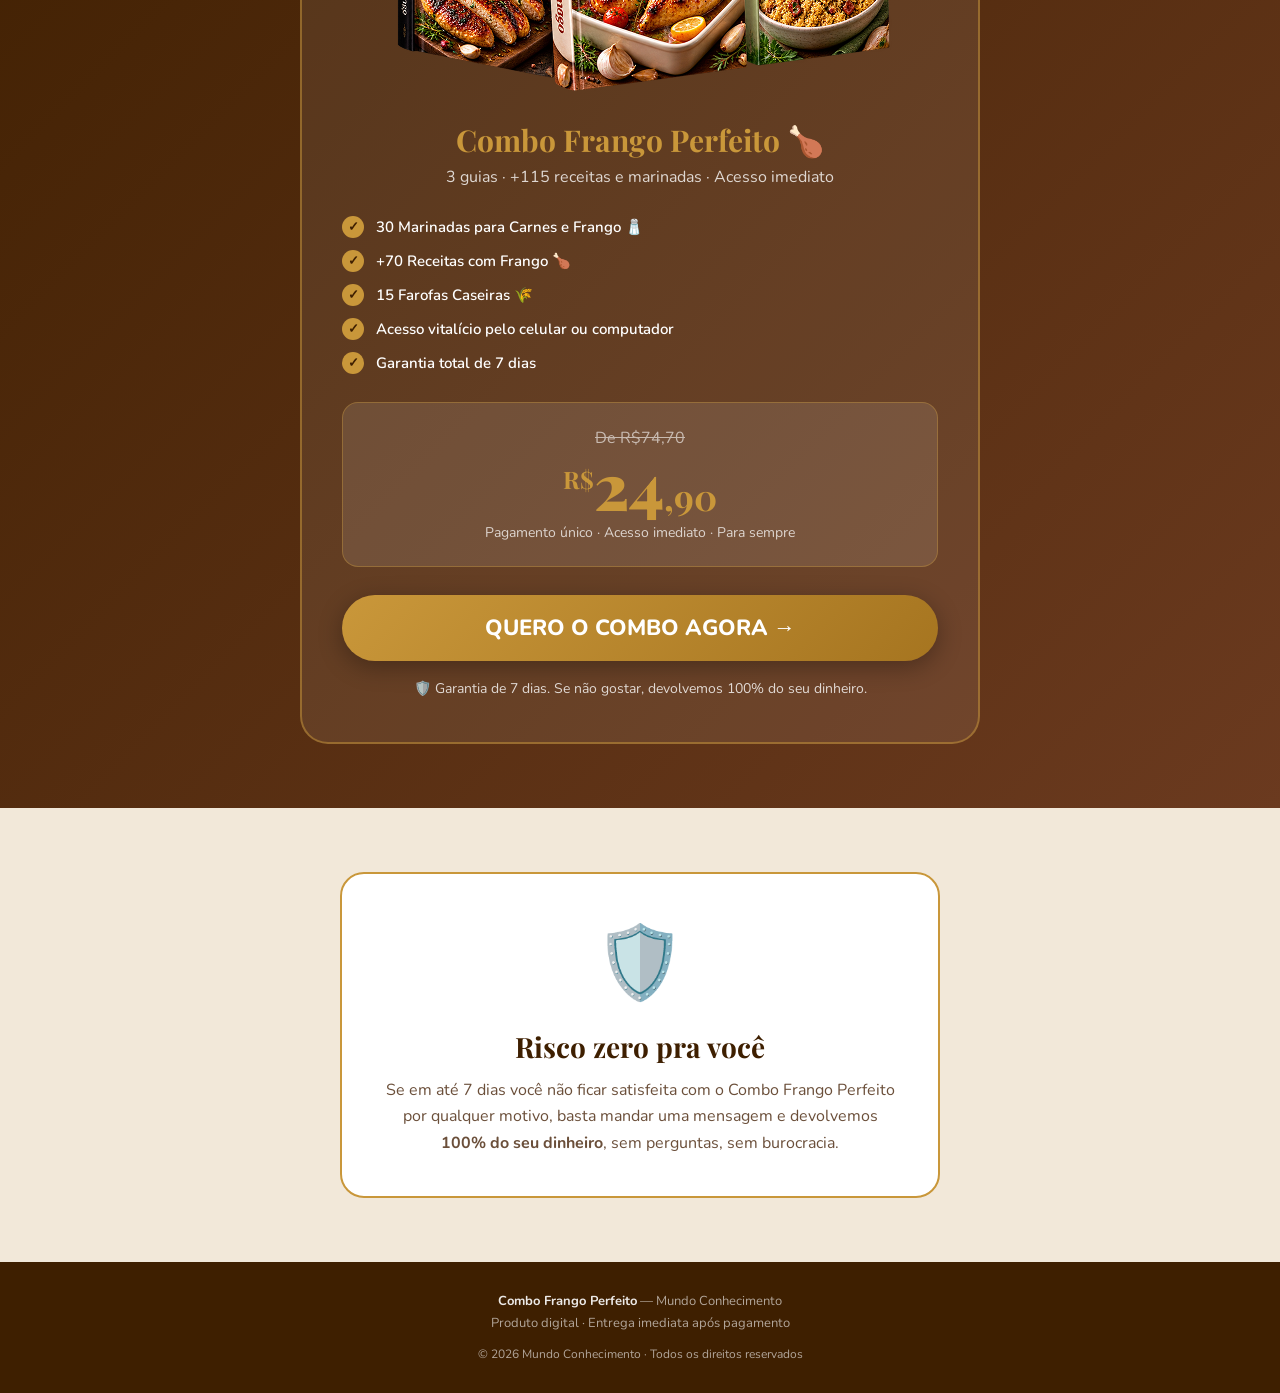
==== commit a6e45e0d: "imgsfrangao" ====
--- a/combo-frango.html
+++ b/combo-frango.html
@@ -468,11 +468,6 @@
 
 <!-- HERO -->
 <section class="hero">
-  <div class="badge-exclusivo">
-    <span class="dot"></span>
-    Novidade exclusiva para o grupo
-  </div>
-
   <h1>
     O frango que a sua família<br>
     vai pedir <em>toda semana</em>
@@ -493,7 +488,7 @@
   </div>
 
   <a href="#oferta" class="cta-btn">
-    QUERO O COMBO AGORA
+    QUERO O COMBO AGORA →
   </a>
 
   <div class="garantia-mini">
@@ -505,7 +500,7 @@
 <section class="sec-dor">
   <div class="container">
     <h2 class="section-title">Você se identifica com alguma dessas? 👇</h2>
-    <p class="section-sub">Se sim, o Combo Frango Perfeito foi feito pra você.</p>
+    <p class="section-sub">Se sim, o Combo Frango Perfeito<br> foi feito pra você.</p>
     <div class="dor-grid">
       <div class="dor-card">
         <span class="dor-icon">😩</span>
@@ -531,7 +526,7 @@
 <section class="sec-produtos">
   <div class="container">
     <h2 class="section-title">O que vem no combo 📦</h2>
-    <p class="section-sub">3 guias completos, acesso imediato, pra sempre.</p>
+    <p class="section-sub">3 guias completos, acesso imediato, <br>pra sempre.</p>
     <div class="produtos-grid">
       <div class="produto-card escuro">
         <span class="p-icon">🧂</span>
@@ -564,15 +559,14 @@
       <button class="carr-btn" onclick="moverCarrossel(-1)" aria-label="Anterior">&#8249;</button>
       <div class="carrossel-track-outer">
         <div class="carrossel-track" id="carrosselTrack">
-          <!-- SUBSTITUA OS ELEMENTOS .carr-placeholder pelas suas imagens:
-               <div class="carr-slide"><img src="imagem1.jpg" alt="Receita 1"></div>
-          -->
-          <div class="carr-slide carr-placeholder">IMAGEM 1</div>
-          <div class="carr-slide carr-placeholder">IMAGEM 2</div>
-          <div class="carr-slide carr-placeholder">IMAGEM 3</div>
-          <div class="carr-slide carr-placeholder">IMAGEM 4</div>
-          <div class="carr-slide carr-placeholder">IMAGEM 5</div>
-          <div class="carr-slide carr-placeholder">IMAGEM 6</div>
+          <div class="carr-slide"><img src="assets/617014-asa-de-frango_rec 1 1.jpg" alt="Asa de frango"></div>
+          <div class="carr-slide"><img src="assets/frango-com-creme-de-milho-ao-forno-171228 1.jpg" alt="Frango com creme de milho ao forno"></div>
+          <div class="carr-slide"><img src="assets/rolinho-de-peito-de-frango 1.jpg" alt="Rolinho de peito de frango"></div>
+          <div class="carr-slide"><img src="assets/4a7571147f689c173a74ab20ba146784 1.jpg" alt="Receita com frango"></div>
+          <div class="carr-slide"><img src="assets/iStock-1464250716 1 1.jpg" alt="Receita com frango"></div>
+          <div class="carr-slide"><img src="assets/peito-de-frango-crocante-agridoce-portal-minha-receita 1 1.jpg" alt="Peito de frango crocante agridoce"></div>
+          <div class="carr-slide"><img src="assets/Salpicao-de-Frango-Cremoso 1.jpg" alt="Salpicão de frango cremoso"></div>
+          <div class="carr-slide"><img src="assets/114-69d6cdd763666 1.jpg" alt="Receita com frango"></div>
         </div>
       </div>
       <button class="carr-btn" onclick="moverCarrossel(1)" aria-label="Próximo">&#8250;</button>
@@ -606,8 +600,8 @@
         <div class="preco-detalhe">Pagamento único · Acesso imediato · Para sempre</div>
       </div>
 
-      <a href="#" class="cta-btn-gold">
-        QUERO O COMBO FRANGO AGORA →
+      <a href="https://mundoconhecimento.mycartpanda.com/checkout/211450064:1" class="cta-btn-gold">
+        QUERO O COMBO AGORA →
       </a>
 
       <div class="garantia-box">
